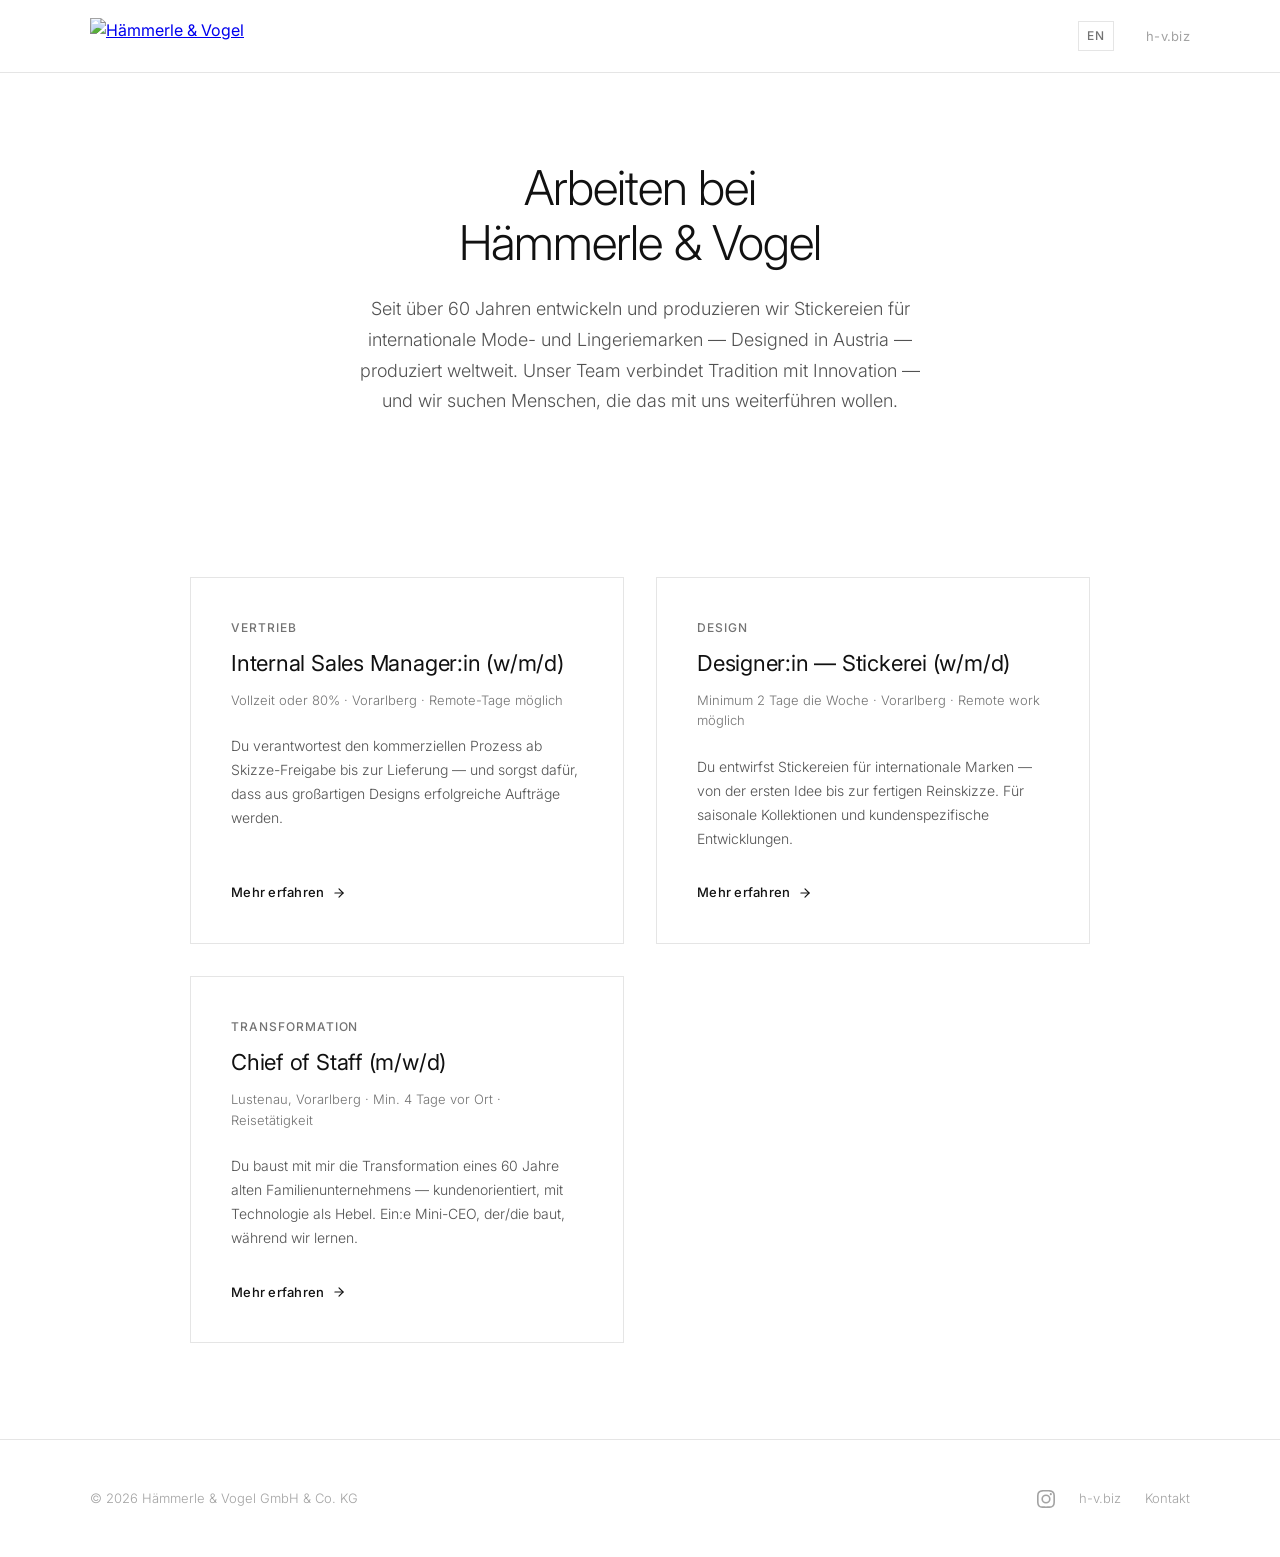
==== de/index.html @ d5344600 "Make English the default language, German under /de/ - English now served at root (/, /design.html, " ====
<!DOCTYPE html>
<html lang="de">
<head>
  <meta charset="UTF-8">
  <meta name="viewport" content="width=device-width, initial-scale=1.0">
  <title>Karriere — Hämmerle & Vogel</title>
  <meta name="description" content="Offene Stellen bei Hämmerle & Vogel in Vorarlberg. Stickereien für internationale Modemarken.">
  <meta property="og:title" content="Karriere — Hämmerle & Vogel">
  <meta property="og:description" content="Stickereien für internationale Mode- und Lingeriemarken — Designed in Austria, produziert weltweit. Wir suchen Verstärkung.">
  <meta property="og:type" content="website">
  <meta property="og:url" content="https://career-hv.vercel.app/de/">
  <meta property="og:image" content="https://career-hv.vercel.app/og-image.png">
  <meta property="og:image:width" content="1200">
  <meta property="og:image:height" content="630">
  <meta name="twitter:card" content="summary_large_image">
  <link rel="icon" href="../favicon.svg" type="image/svg+xml">
  <link rel="preconnect" href="https://fonts.googleapis.com">
  <link rel="preconnect" href="https://fonts.gstatic.com" crossorigin>
  <link href="https://fonts.googleapis.com/css2?family=Inter:wght@300;400;500;600&display=swap" rel="stylesheet">
  <link rel="stylesheet" href="../style.css">
</head>
<body>

  <nav>
    <div class="nav-inner">
      <a href="index.html" class="logo">
        <img src="https://images.squarespace-cdn.com/content/v1/5a98693a266c07ce3d9a04ee/1521061264012-9QPG0A5AFNEHO2R7N0CA/hvlogo.png" alt="Hämmerle & Vogel">
      </a>
      <div class="nav-links">
        <a href="../index.html" class="lang-toggle">EN</a>
        <a href="https://www.h-v.biz" class="back-link">h-v.biz</a>
      </div>
    </div>
  </nav>

  <section class="hero">
    <h1>Arbeiten bei<br>Hämmerle & Vogel</h1>
    <p>Seit über 60 Jahren entwickeln und produzieren wir Stickereien für internationale Mode- und Lingeriemarken — Designed in Austria — produziert weltweit. Unser Team verbindet Tradition mit Innovation — und wir suchen Menschen, die das mit uns weiterführen wollen.</p>
  </section>

  <section class="roles">
    <div class="roles-inner">

      <a href="internal-sales.html" class="role-card">
        <div class="job-tag">Vertrieb</div>
        <h2>Internal Sales Manager:in (w/m/d)</h2>
        <div class="role-meta">Vollzeit oder 80% · Vorarlberg · Remote-Tage möglich</div>
        <div class="role-teaser">Du verantwortest den kommerziellen Prozess ab Skizze-Freigabe bis zur Lieferung — und sorgst dafür, dass aus großartigen Designs erfolgreiche Aufträge werden.</div>
        <div class="card-link">
          Mehr erfahren
          <svg viewBox="0 0 24 24" fill="none" stroke="currentColor" stroke-width="2" stroke-linecap="round" stroke-linejoin="round"><path d="M5 12h14"/><path d="m12 5 7 7-7 7"/></svg>
        </div>
      </a>

      <a href="design.html" class="role-card">
        <div class="job-tag">Design</div>
        <h2>Designer:in — Stickerei (w/m/d)</h2>
        <div class="role-meta">Minimum 2 Tage die Woche · Vorarlberg · Remote work möglich</div>
        <div class="role-teaser">Du entwirfst Stickereien für internationale Marken — von der ersten Idee bis zur fertigen Reinskizze. Für saisonale Kollektionen und kundenspezifische Entwicklungen.</div>
        <div class="card-link">
          Mehr erfahren
          <svg viewBox="0 0 24 24" fill="none" stroke="currentColor" stroke-width="2" stroke-linecap="round" stroke-linejoin="round"><path d="M5 12h14"/><path d="m12 5 7 7-7 7"/></svg>
        </div>
      </a>

      <a href="../cos.html" class="role-card">
        <div class="job-tag">Transformation</div>
        <h2>Chief of Staff (m/w/d)</h2>
        <div class="role-meta">Lustenau, Vorarlberg · Min. 4 Tage vor Ort · Reisetätigkeit</div>
        <div class="role-teaser">Du baust mit mir die Transformation eines 60 Jahre alten Familienunternehmens — kundenorientiert, mit Technologie als Hebel. Ein:e Mini-CEO, der/die baut, während wir lernen.</div>
        <div class="card-link">
          Mehr erfahren
          <svg viewBox="0 0 24 24" fill="none" stroke="currentColor" stroke-width="2" stroke-linecap="round" stroke-linejoin="round"><path d="M5 12h14"/><path d="m12 5 7 7-7 7"/></svg>
        </div>
      </a>

    </div>
  </section>

  <footer>
    <div class="footer-inner">
      <div class="footer-left">&copy; 2026 Hämmerle & Vogel GmbH & Co. KG</div>
      <div class="footer-links">
        <a href="https://www.instagram.com/haemmerleandvogel/" target="_blank" rel="noopener" aria-label="Instagram">
          <svg viewBox="0 0 24 24" xmlns="http://www.w3.org/2000/svg"><path fill="currentColor" d="M12 2.163c3.204 0 3.584.012 4.85.07 3.252.148 4.771 1.691 4.919 4.919.058 1.265.069 1.645.069 4.849 0 3.205-.012 3.584-.069 4.849-.149 3.225-1.664 4.771-4.919 4.919-1.266.058-1.644.07-4.85.07-3.204 0-3.584-.012-4.849-.07-3.26-.149-4.771-1.699-4.919-4.92-.058-1.265-.07-1.644-.07-4.849 0-3.204.013-3.583.07-4.849.149-3.227 1.664-4.771 4.919-4.919 1.266-.057 1.645-.069 4.849-.069zM12 0C8.741 0 8.333.014 7.053.072 2.695.272.273 2.69.073 7.052.014 8.333 0 8.741 0 12c0 3.259.014 3.668.072 4.948.2 4.358 2.618 6.78 6.98 6.98C8.333 23.986 8.741 24 12 24c3.259 0 3.668-.014 4.948-.072 4.354-.2 6.782-2.618 6.979-6.98.059-1.28.073-1.689.073-4.948 0-3.259-.014-3.667-.072-4.947-.196-4.354-2.617-6.78-6.979-6.98C15.668.014 15.259 0 12 0zm0 5.838a6.162 6.162 0 100 12.324 6.162 6.162 0 000-12.324zM12 16a4 4 0 110-8 4 4 0 010 8zm6.406-11.845a1.44 1.44 0 100 2.881 1.44 1.44 0 000-2.881z"/></svg>
        </a>
        <a href="https://www.h-v.biz">h-v.biz</a>
        <a href="mailto:lara.haemmerle@h-v.biz">Kontakt</a>
      </div>
    </div>
  </footer>

</body>
</html>
---- style.css ----
*, *::before, *::after { margin: 0; padding: 0; box-sizing: border-box; }

:root {
  --black: #111111;
  --white: #ffffff;
  --gray-50: #fafafa;
  --gray-100: #f5f5f5;
  --gray-200: #e5e5e5;
  --gray-400: #a3a3a3;
  --gray-500: #737373;
  --gray-600: #525252;
  --gray-800: #262626;
}

html { scroll-behavior: smooth; }

body {
  font-family: 'Inter', -apple-system, BlinkMacSystemFont, sans-serif;
  color: var(--black);
  background: var(--white);
  line-height: 1.6;
  -webkit-font-smoothing: antialiased;
}

/* --- NAV --- */
nav {
  position: fixed;
  top: 0;
  width: 100%;
  background: rgba(255,255,255,0.95);
  backdrop-filter: blur(10px);
  -webkit-backdrop-filter: blur(10px);
  border-bottom: 1px solid var(--gray-200);
  z-index: 100;
  padding: 0 2rem;
}
.nav-inner {
  max-width: 1100px;
  margin: 0 auto;
  display: flex;
  align-items: center;
  justify-content: space-between;
  height: 72px;
}
.logo img {
  height: 36px;
  display: block;
}
.nav-links { display: flex; gap: 2rem; align-items: center; }
.nav-links a {
  text-decoration: none;
  color: var(--gray-600);
  font-size: 0.875rem;
  font-weight: 400;
  letter-spacing: 0.02em;
  transition: color 0.2s;
}
.nav-links a:hover { color: var(--black); }
.nav-links a.back-link {
  color: var(--gray-400);
  font-size: 0.8125rem;
}
.nav-links a.lang-toggle {
  font-size: 0.75rem;
  font-weight: 500;
  letter-spacing: 0.08em;
  color: var(--gray-500);
  border: 1px solid var(--gray-200);
  padding: 0.25rem 0.5rem;
  transition: border-color 0.2s, color 0.2s;
}
.nav-links a.lang-toggle:hover {
  border-color: var(--gray-400);
  color: var(--black);
}

/* --- HERO --- */
.hero {
  padding: 10rem 2rem 6rem;
  text-align: center;
  background: var(--white);
}
.hero h1 {
  font-size: 3rem;
  font-weight: 300;
  letter-spacing: -0.02em;
  margin-bottom: 1.5rem;
  line-height: 1.15;
}
.hero p {
  font-size: 1.125rem;
  color: var(--gray-600);
  max-width: 560px;
  margin: 0 auto;
  font-weight: 300;
  line-height: 1.7;
}

/* --- SECTION --- */
.section {
  padding: 5rem 2rem;
}
.section-inner {
  max-width: 800px;
  margin: 0 auto;
}
.section-divider {
  width: 100%;
  height: 1px;
  background: var(--gray-200);
  max-width: 800px;
  margin: 0 auto;
}

/* --- ROLE CARDS (landing page) --- */
.roles {
  padding: 4rem 2rem 6rem;
}
.roles-inner {
  max-width: 900px;
  margin: 0 auto;
  display: grid;
  grid-template-columns: 1fr 1fr;
  gap: 2rem;
}
.role-card {
  border: 1px solid var(--gray-200);
  padding: 2.5rem;
  text-decoration: none;
  color: inherit;
  transition: border-color 0.2s, box-shadow 0.2s;
  display: flex;
  flex-direction: column;
}
.role-card:hover {
  border-color: var(--gray-400);
  box-shadow: 0 4px 24px rgba(0,0,0,0.04);
}
.role-card .job-tag {
  display: inline-block;
  font-size: 0.75rem;
  font-weight: 500;
  letter-spacing: 0.08em;
  text-transform: uppercase;
  color: var(--gray-500);
  margin-bottom: 0.75rem;
}
.role-card h2 {
  font-size: 1.375rem;
  font-weight: 400;
  letter-spacing: -0.01em;
  margin-bottom: 0.75rem;
  line-height: 1.3;
}
.role-card .role-meta {
  font-size: 0.8125rem;
  color: var(--gray-500);
  font-weight: 300;
  margin-bottom: 1.5rem;
  line-height: 1.6;
}
.role-card .role-teaser {
  font-size: 0.875rem;
  color: var(--gray-600);
  font-weight: 300;
  line-height: 1.7;
  flex: 1;
  margin-bottom: 2rem;
}
.role-card .card-link {
  font-size: 0.8125rem;
  font-weight: 500;
  color: var(--black);
  letter-spacing: 0.02em;
  display: flex;
  align-items: center;
  gap: 0.5rem;
}
.role-card .card-link svg {
  width: 14px;
  height: 14px;
  transition: transform 0.2s;
}
.role-card:hover .card-link svg {
  transform: translateX(3px);
}

/* --- JOB DETAIL (sub-pages) --- */
.job-detail {
  padding: 8rem 2rem 2rem;
}
.job-detail-inner {
  max-width: 700px;
  margin: 0 auto;
}
.job-back {
  display: inline-flex;
  align-items: center;
  gap: 0.5rem;
  text-decoration: none;
  color: var(--gray-500);
  font-size: 0.8125rem;
  font-weight: 400;
  margin-bottom: 2.5rem;
  transition: color 0.2s;
}
.job-back:hover { color: var(--black); }
.job-back svg {
  width: 14px;
  height: 14px;
}
.job-detail .job-tag {
  display: inline-block;
  font-size: 0.75rem;
  font-weight: 500;
  letter-spacing: 0.08em;
  text-transform: uppercase;
  color: var(--gray-500);
  margin-bottom: 0.75rem;
}
.job-detail .job-title {
  font-size: 2.25rem;
  font-weight: 300;
  letter-spacing: -0.02em;
  margin-bottom: 0.75rem;
  line-height: 1.2;
}
.job-detail .job-meta {
  font-size: 0.875rem;
  color: var(--gray-500);
  font-weight: 300;
  margin-bottom: 3rem;
}
.job-detail .job-meta span + span::before {
  content: "  ·  ";
}

.job-body {
  max-width: 700px;
  margin: 0 auto;
  padding: 0 0 5rem;
}

.job-section-title {
  font-size: 0.8125rem;
  font-weight: 500;
  letter-spacing: 0.06em;
  text-transform: uppercase;
  color: var(--gray-400);
  margin-bottom: 1rem;
  margin-top: 3rem;
}
.job-section-title:first-child { margin-top: 0; }

.job-description {
  font-size: 0.9375rem;
  line-height: 1.75;
  color: var(--gray-800);
  font-weight: 300;
  margin-bottom: 1rem;
}
.job-description a {
  color: var(--black);
  text-decoration: underline;
  text-underline-offset: 2px;
  text-decoration-thickness: 1px;
  font-weight: 400;
  transition: color 0.15s ease;
}
.job-description a:hover { color: var(--gray-500); }

.job-list {
  list-style: none;
  padding: 0;
}
.job-list li {
  font-size: 0.9375rem;
  line-height: 1.75;
  color: var(--gray-800);
  font-weight: 300;
  padding-left: 1.25rem;
  position: relative;
  margin-bottom: 0.375rem;
}
.job-list li::before {
  content: "";
  position: absolute;
  left: 0;
  top: 0.75em;
  width: 4px;
  height: 4px;
  background: var(--gray-400);
  border-radius: 50%;
}

.job-list-numbered {
  list-style: none;
  padding: 0;
  counter-reset: step;
}
.job-list-numbered li {
  font-size: 0.9375rem;
  line-height: 1.75;
  color: var(--gray-800);
  font-weight: 300;
  padding-left: 1.75rem;
  position: relative;
  margin-bottom: 0.375rem;
  counter-increment: step;
}
.job-list-numbered li::before {
  content: counter(step) ".";
  position: absolute;
  left: 0;
  top: 0;
  color: var(--gray-500);
  font-weight: 500;
}

.job-closing {
  margin-top: 2rem;
  font-size: 0.95rem;
  color: var(--gray-600);
  line-height: 1.6;
}

.job-umfang {
  margin-top: 1.5rem;
  font-size: 0.95rem;
  color: var(--gray-600);
  line-height: 1.6;
}

.apply-btn {
  display: inline-block;
  margin-top: 2.5rem;
  padding: 0.875rem 2.5rem;
  background: var(--black);
  color: var(--white);
  text-decoration: none;
  font-size: 0.875rem;
  font-weight: 400;
  letter-spacing: 0.04em;
  transition: background 0.2s;
}
.apply-btn:hover {
  background: var(--gray-800);
}

/* --- COMPANY SECTION --- */
.company-section {
  background: var(--gray-50);
  padding: 5rem 2rem;
}
.company-inner {
  max-width: 800px;
  margin: 0 auto;
}
.company-section h2 {
  font-size: 1.5rem;
  font-weight: 400;
  margin-bottom: 1.5rem;
  letter-spacing: -0.01em;
}
.company-section p {
  font-size: 0.9375rem;
  line-height: 1.8;
  color: var(--gray-600);
  font-weight: 300;
  margin-bottom: 1rem;
}

/* --- FOOTER --- */
footer {
  padding: 3rem 2rem;
  border-top: 1px solid var(--gray-200);
}
.footer-inner {
  max-width: 1100px;
  margin: 0 auto;
  display: flex;
  justify-content: space-between;
  align-items: center;
}
.footer-left {
  font-size: 0.8125rem;
  color: var(--gray-400);
  font-weight: 300;
}
.footer-links {
  display: flex;
  gap: 1.5rem;
  align-items: center;
}
.footer-links a {
  color: var(--gray-400);
  text-decoration: none;
  font-size: 0.8125rem;
  font-weight: 300;
  transition: color 0.2s;
}
.footer-links a:hover { color: var(--black); }
.footer-links a svg {
  width: 18px;
  height: 18px;
  fill: currentColor;
  display: block;
}

/* --- RESPONSIVE --- */
@media (max-width: 640px) {
  .hero { padding: 8rem 1.5rem 4rem; }
  .hero h1 { font-size: 2rem; }
  .hero p { font-size: 1rem; }
  .section { padding: 3rem 1.5rem; }
  .company-section { padding: 3rem 1.5rem; }
  .roles { padding: 3rem 1.5rem 4rem; }
  .roles-inner { grid-template-columns: 1fr; }
  .job-detail { padding: 6rem 1.5rem 2rem; }
  .job-detail .job-title { font-size: 1.625rem; }
  .job-body { padding: 0 1.5rem 4rem; }
  .nav-inner { height: 60px; }
  .logo img { height: 28px; }
  .nav-links { gap: 1rem; }
  .nav-links a { font-size: 0.8125rem; }
  .footer-inner { flex-direction: column; gap: 1rem; text-align: center; }
}
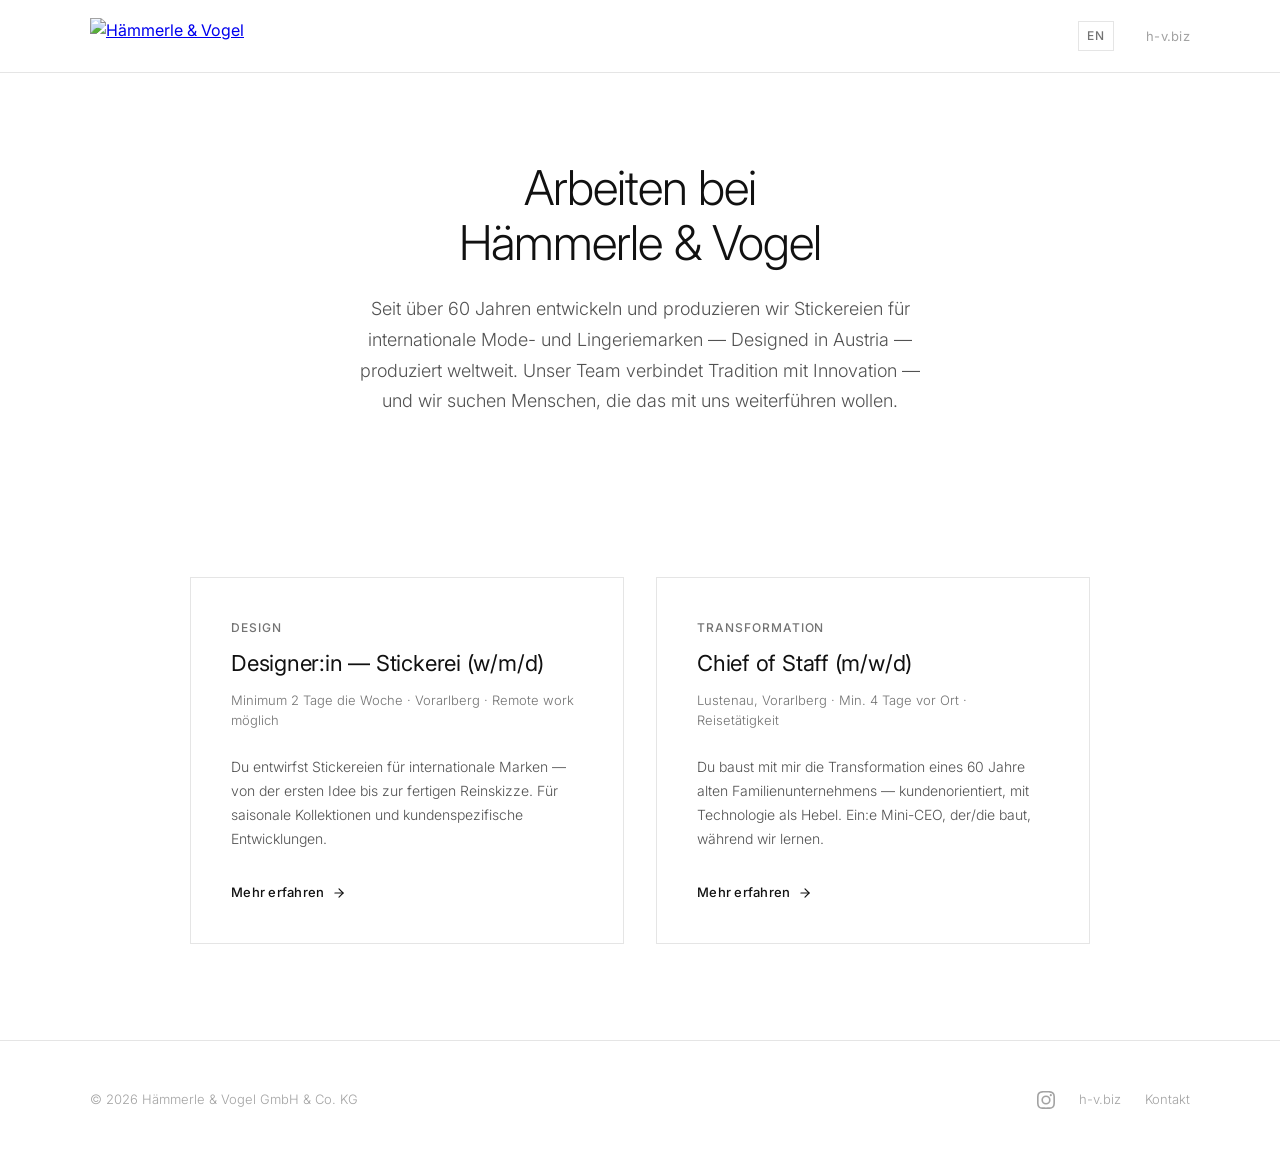
==== commit cf70e9b6: "Take Internal Sales role offline - Remove Internal Sales card from both landing pages (EN root + /de" ====
--- a/de/index.html
+++ b/de/index.html
@@ -41,17 +41,6 @@
   <section class="roles">
     <div class="roles-inner">
 
-      <a href="internal-sales.html" class="role-card">
-        <div class="job-tag">Vertrieb</div>
-        <h2>Internal Sales Manager:in (w/m/d)</h2>
-        <div class="role-meta">Vollzeit oder 80% · Vorarlberg · Remote-Tage möglich</div>
-        <div class="role-teaser">Du verantwortest den kommerziellen Prozess ab Skizze-Freigabe bis zur Lieferung — und sorgst dafür, dass aus großartigen Designs erfolgreiche Aufträge werden.</div>
-        <div class="card-link">
-          Mehr erfahren
-          <svg viewBox="0 0 24 24" fill="none" stroke="currentColor" stroke-width="2" stroke-linecap="round" stroke-linejoin="round"><path d="M5 12h14"/><path d="m12 5 7 7-7 7"/></svg>
-        </div>
-      </a>
-
       <a href="design.html" class="role-card">
         <div class="job-tag">Design</div>
         <h2>Designer:in — Stickerei (w/m/d)</h2>
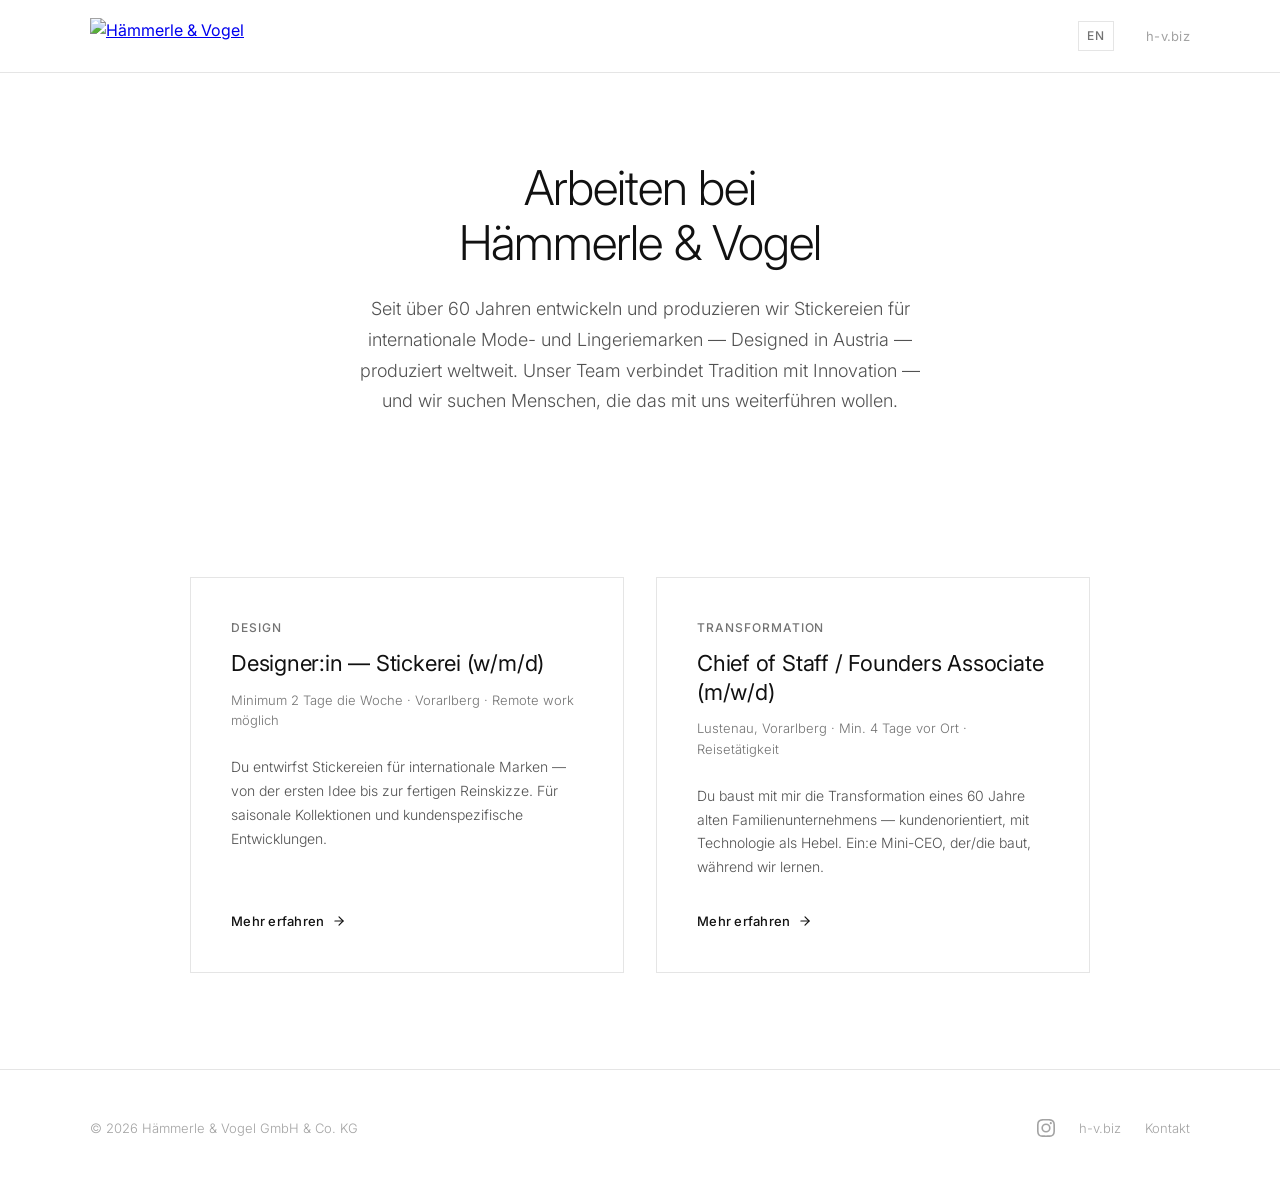
==== commit d8f425d9: "Tune CoS ad toward more junior applicants - Retitle to "Chief of Staff / Founders Associate" (page t" ====
--- a/de/index.html
+++ b/de/index.html
@@ -54,7 +54,7 @@
 
       <a href="../cos.html" class="role-card">
         <div class="job-tag">Transformation</div>
-        <h2>Chief of Staff (m/w/d)</h2>
+        <h2>Chief of Staff / Founders Associate (m/w/d)</h2>
         <div class="role-meta">Lustenau, Vorarlberg · Min. 4 Tage vor Ort · Reisetätigkeit</div>
         <div class="role-teaser">Du baust mit mir die Transformation eines 60 Jahre alten Familienunternehmens — kundenorientiert, mit Technologie als Hebel. Ein:e Mini-CEO, der/die baut, während wir lernen.</div>
         <div class="card-link">
